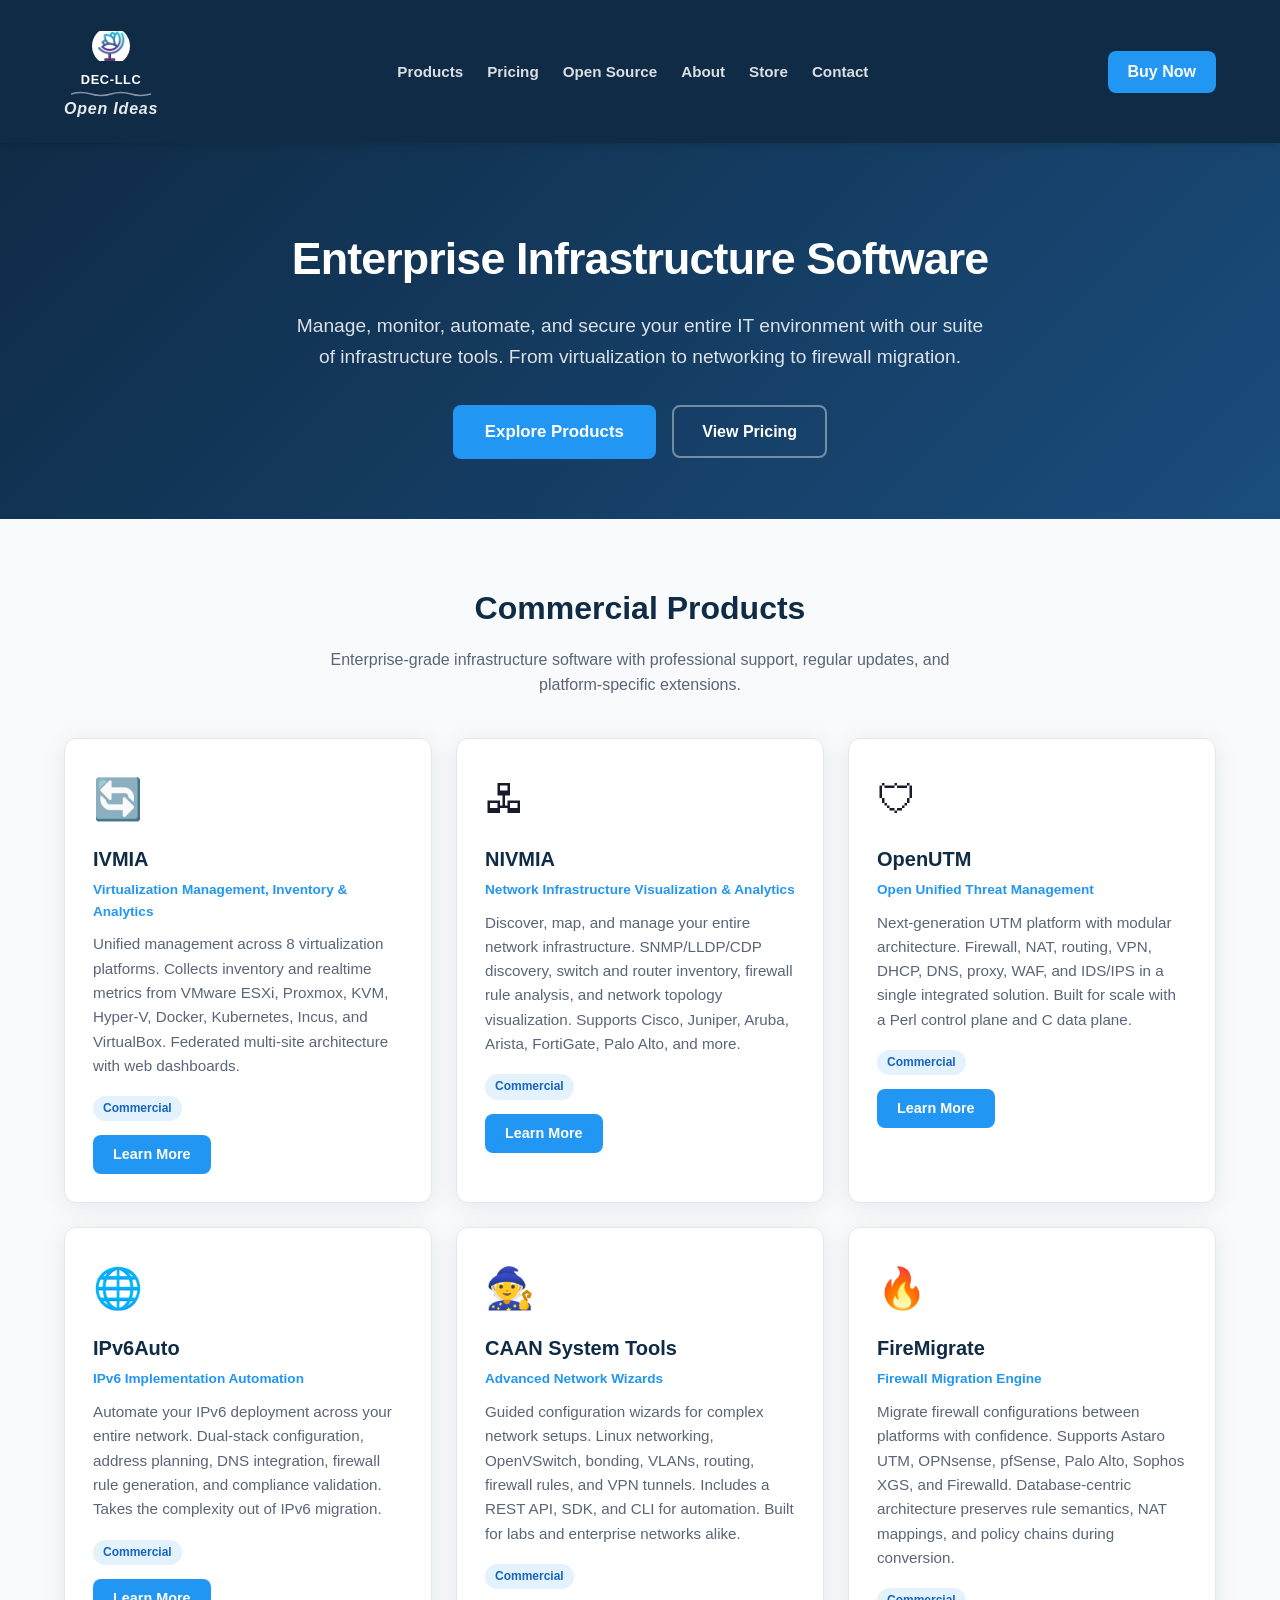
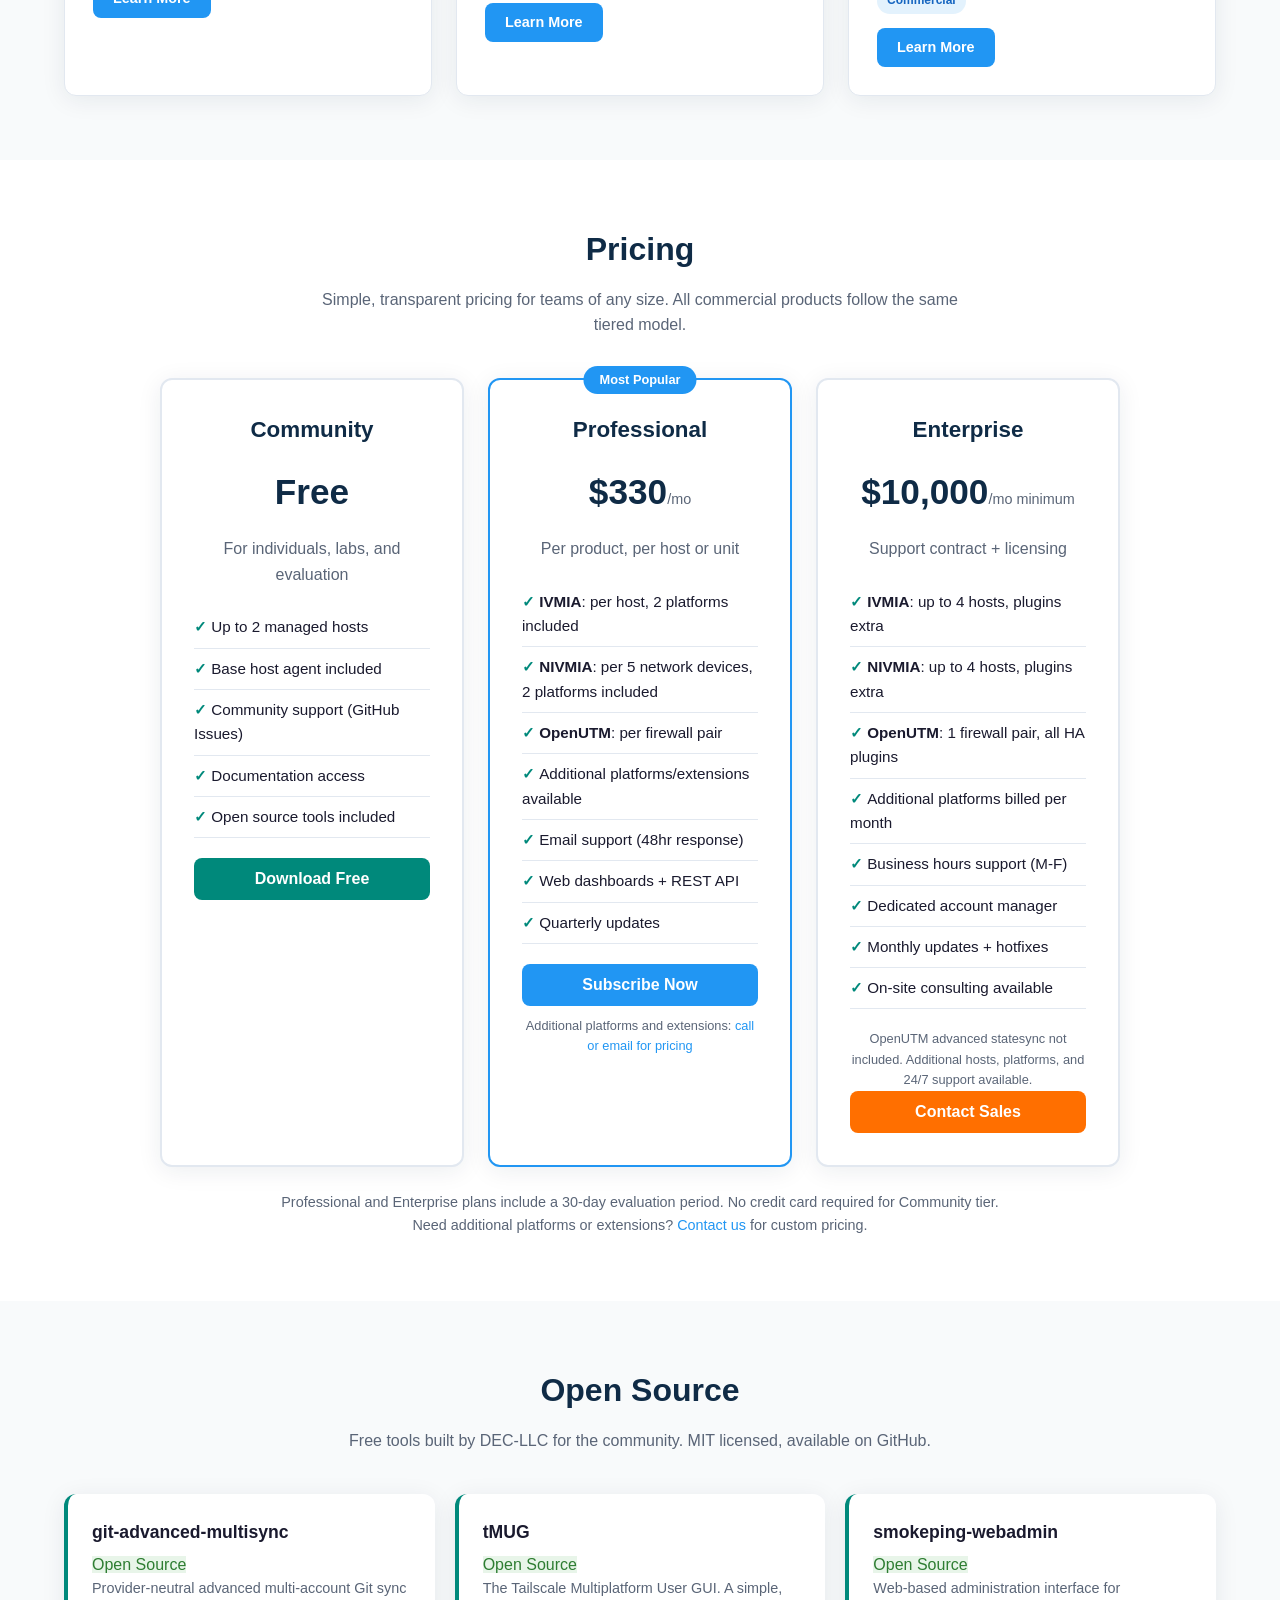
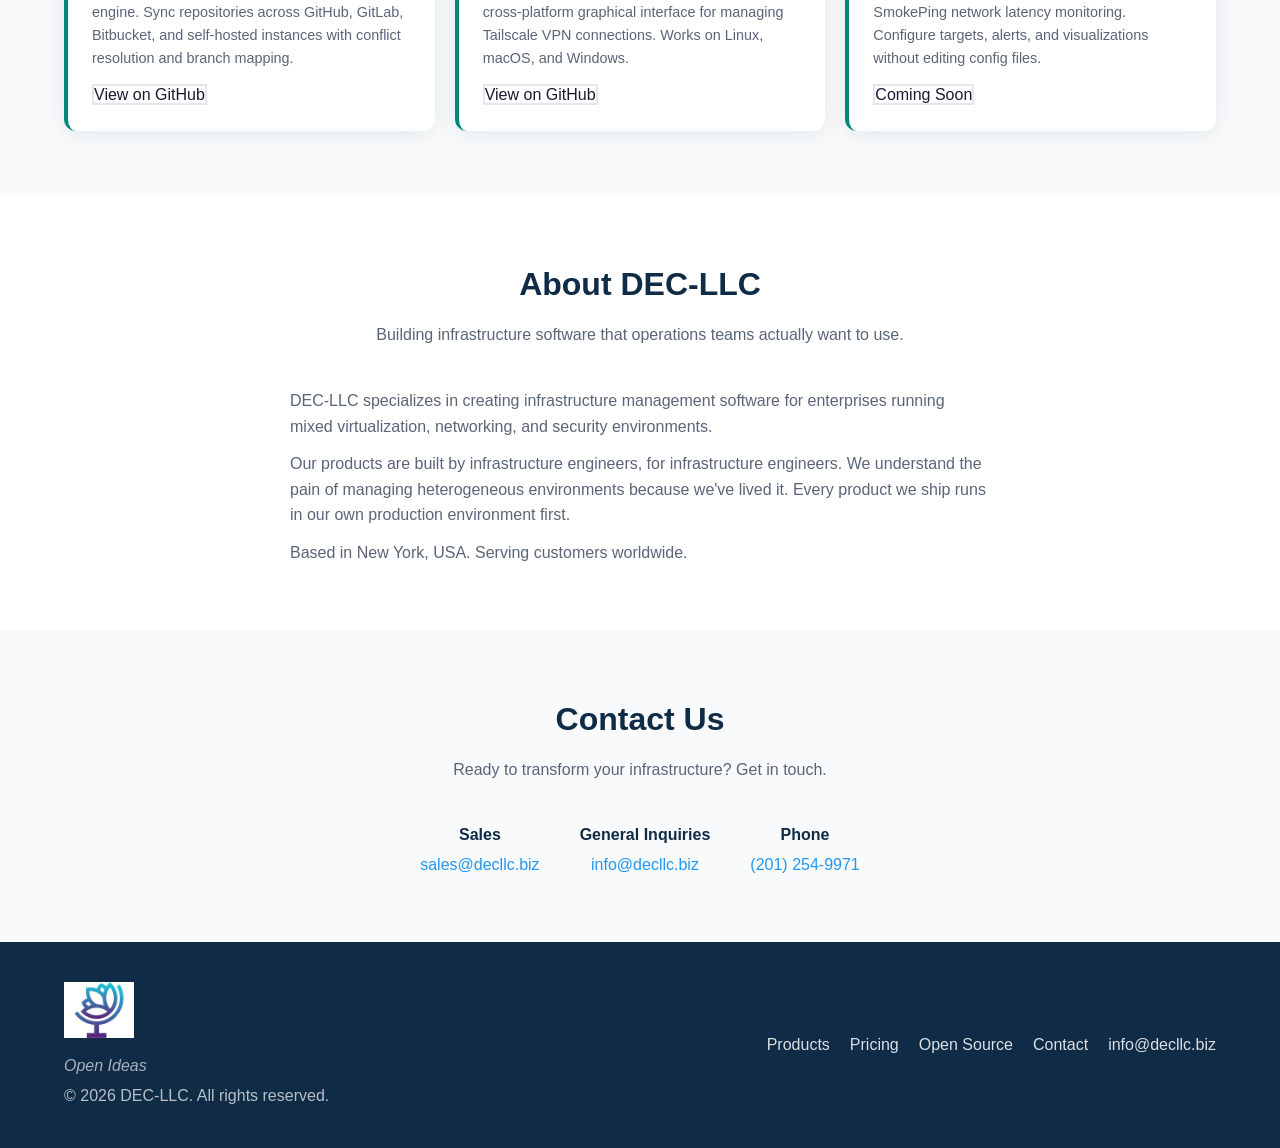
==== index.html @ 68a22b62 "Initial DEC-LLC product website — decllc.biz 6 commercial products, 3 open source, tiered pricing, s" ====
<!DOCTYPE html>
<html lang="en">
<head>
  <meta charset="UTF-8">
  <meta name="viewport" content="width=device-width, initial-scale=1.0">
  <title>DEC-LLC — Infrastructure Software Solutions</title>
  <link rel="stylesheet" href="styles.css">
</head>
<body>

<!-- Navigation -->
<nav>
  <div class="container">
    <a href="index.html" class="logo">
      <img src="assets/icon-only.jpg" alt="DEC-LLC">
      <div class="logo-text"><span class="logo-name">DEC-LLC</span><svg class="logo-squiggle" viewBox="0 0 80 6" xmlns="http://www.w3.org/2000/svg"><path d="M0 3 Q10 0, 20 3 Q30 6, 40 3 Q50 0, 60 3 Q70 6, 80 3" stroke="rgba(255,255,255,0.5)" stroke-width="1.5" fill="none"/></svg><span class="logo-slogan">Open Ideas</span></div>
      
    </a>
    <ul>
      <li><a href="#products">Products</a></li>
      <li><a href="#pricing">Pricing</a></li>
      <li><a href="#opensource">Open Source</a></li>
      <li><a href="#about">About</a></li>
      <li><a href="store.html">Store</a></li>
      <li><a href="#contact">Contact</a></li>
    </ul>
    <a href="store.html" class="nav-cta">Buy Now</a>
  </div>
</nav>

<!-- Hero -->
<section class="hero">
  <div class="container">
    <h1>Enterprise Infrastructure Software</h1>
    <p>Manage, monitor, automate, and secure your entire IT environment with our suite of infrastructure tools. From virtualization to networking to firewall migration.</p>
    <a href="#products" class="cta">Explore Products</a>
    <a href="#pricing" class="cta-secondary">View Pricing</a>
  </div>
</section>

<!-- Commercial Products -->
<section id="products">
  <div class="container">
    <h2>Commercial Products</h2>
    <p class="subtitle">Enterprise-grade infrastructure software with professional support, regular updates, and platform-specific extensions.</p>

    <div class="product-grid">

      <!-- IVMIA -->
      <div class="product-card">
        <div class="icon">&#x1F504;</div>
        <h3>IVMIA</h3>
        <div class="tagline">Virtualization Management, Inventory & Analytics</div>
        <p>Unified management across 8 virtualization platforms. Collects inventory and realtime metrics from VMware ESXi, Proxmox, KVM, Hyper-V, Docker, Kubernetes, Incus, and VirtualBox. Federated multi-site architecture with web dashboards.</p>
        <span class="badge badge-commercial">Commercial</span>
        <div style="margin-top:14px;">
          <a href="products/ivmia.html" class="btn btn-primary">Learn More</a>
        </div>
      </div>

      <!-- NIVMIA -->
      <div class="product-card">
        <div class="icon">&#x1F5A7;</div>
        <h3>NIVMIA</h3>
        <div class="tagline">Network Infrastructure Visualization & Analytics</div>
        <p>Discover, map, and manage your entire network infrastructure. SNMP/LLDP/CDP discovery, switch and router inventory, firewall rule analysis, and network topology visualization. Supports Cisco, Juniper, Aruba, Arista, FortiGate, Palo Alto, and more.</p>
        <span class="badge badge-commercial">Commercial</span>
        <div style="margin-top:14px;">
          <a href="products/nivmia.html" class="btn btn-primary">Learn More</a>
        </div>
      </div>

      <!-- OpenUTM -->
      <div class="product-card">
        <div class="icon">&#x1F6E1;</div>
        <h3>OpenUTM</h3>
        <div class="tagline">Open Unified Threat Management</div>
        <p>Next-generation UTM platform with modular architecture. Firewall, NAT, routing, VPN, DHCP, DNS, proxy, WAF, and IDS/IPS in a single integrated solution. Built for scale with a Perl control plane and C data plane.</p>
        <span class="badge badge-commercial">Commercial</span>
        <div style="margin-top:14px;">
          <a href="products/openutm.html" class="btn btn-primary">Learn More</a>
        </div>
      </div>

      <!-- IPv6Auto -->
      <div class="product-card">
        <div class="icon">&#x1F310;</div>
        <h3>IPv6Auto</h3>
        <div class="tagline">IPv6 Implementation Automation</div>
        <p>Automate your IPv6 deployment across your entire network. Dual-stack configuration, address planning, DNS integration, firewall rule generation, and compliance validation. Takes the complexity out of IPv6 migration.</p>
        <span class="badge badge-commercial">Commercial</span>
        <div style="margin-top:14px;">
          <a href="products/ipv6auto.html" class="btn btn-primary">Learn More</a>
        </div>
      </div>

      <!-- CAAN / Networking Wizard -->
      <div class="product-card">
        <div class="icon">&#x1F9D9;</div>
        <h3>CAAN System Tools</h3>
        <div class="tagline">Advanced Network Wizards</div>
        <p>Guided configuration wizards for complex network setups. Linux networking, OpenVSwitch, bonding, VLANs, routing, firewall rules, and VPN tunnels. Includes a REST API, SDK, and CLI for automation. Built for labs and enterprise networks alike.</p>
        <span class="badge badge-commercial">Commercial</span>
        <div style="margin-top:14px;">
          <a href="products/caan.html" class="btn btn-primary">Learn More</a>
        </div>
      </div>

      <!-- FireMigrate -->
      <div class="product-card">
        <div class="icon">&#x1F525;</div>
        <h3>FireMigrate</h3>
        <div class="tagline">Firewall Migration Engine</div>
        <p>Migrate firewall configurations between platforms with confidence. Supports Astaro UTM, OPNsense, pfSense, Palo Alto, Sophos XGS, and Firewalld. Database-centric architecture preserves rule semantics, NAT mappings, and policy chains during conversion.</p>
        <span class="badge badge-commercial">Commercial</span>
        <div style="margin-top:14px;">
          <a href="products/firemigrate.html" class="btn btn-primary">Learn More</a>
        </div>
      </div>

    </div>
  </div>
</section>

<!-- Pricing -->
<section id="pricing" style="background:#fff;">
  <div class="container">
    <h2>Pricing</h2>
    <p class="subtitle">Simple, transparent pricing for teams of any size. All commercial products follow the same tiered model.</p>

    <div class="pricing-grid">

      <!-- Community -->
      <div class="pricing-card">
        <h3>Community</h3>
        <div class="price">Free</div>
        <p style="color:var(--text-muted);">For individuals, labs, and evaluation</p>
        <ul>
          <li>Up to 2 managed hosts</li>
          <li>Base host agent included</li>
          <li>Community support (GitHub Issues)</li>
          <li>Documentation access</li>
          <li>Open source tools included</li>
        </ul>
        <button class="btn-full btn-primary" style="background:var(--teal);">Download Free</button>
      </div>

      <!-- Professional -->
      <div class="pricing-card featured">
        <h3>Professional</h3>
        <div class="price">$330<span>/mo</span></div>
        <p style="color:var(--text-muted);">Per product, per host or unit</p>
        <ul>
          <li><strong>IVMIA</strong>: per host, 2 platforms included</li>
          <li><strong>NIVMIA</strong>: per 5 network devices, 2 platforms included</li>
          <li><strong>OpenUTM</strong>: per firewall pair</li>
          <li>Additional platforms/extensions available</li>
          <li>Email support (48hr response)</li>
          <li>Web dashboards + REST API</li>
          <li>Quarterly updates</li>
        </ul>
        <button class="btn-full btn-primary" onclick="checkout('professional')">Subscribe Now</button>
        <p style="font-size:0.8rem;color:var(--text-muted);margin-top:10px;">Additional platforms and extensions: <a href="mailto:sales@decllc.biz">call or email for pricing</a></p>
      </div>

      <!-- Enterprise -->
      <div class="pricing-card">
        <h3>Enterprise</h3>
        <div class="price">$10,000<span>/mo minimum</span></div>
        <p style="color:var(--text-muted);">Support contract + licensing</p>
        <ul>
          <li><strong>IVMIA</strong>: up to 4 hosts, plugins extra</li>
          <li><strong>NIVMIA</strong>: up to 4 hosts, plugins extra</li>
          <li><strong>OpenUTM</strong>: 1 firewall pair, all HA plugins</li>
          <li>Additional platforms billed per month</li>
          <li>Business hours support (M-F)</li>
          <li>Dedicated account manager</li>
          <li>Monthly updates + hotfixes</li>
          <li>On-site consulting available</li>
        </ul>
        <p style="font-size:0.8rem;color:var(--text-muted);margin-top:6px;">OpenUTM advanced statesync not included. Additional hosts, platforms, and 24/7 support available.</p>
        <button class="btn-full btn-primary" style="background:var(--orange);" onclick="window.location.href='mailto:sales@decllc.biz?subject=Enterprise%20Inquiry'">Contact Sales</button>
      </div>

    </div>

    <p style="text-align:center;margin-top:24px;color:var(--text-muted);font-size:0.9rem;">
      Professional and Enterprise plans include a 30-day evaluation period. No credit card required for Community tier.<br>
      Need additional platforms or extensions? <a href="mailto:sales@decllc.biz">Contact us</a> for custom pricing.
    </p>
  </div>
</section>

<!-- Open Source -->
<section id="opensource">
  <div class="container">
    <h2>Open Source</h2>
    <p class="subtitle">Free tools built by DEC-LLC for the community. MIT licensed, available on GitHub.</p>

    <div class="oss-grid">

      <div class="oss-card">
        <h3>git-advanced-multisync</h3>
        <span class="badge badge-opensource">Open Source</span>
        <p>Provider-neutral advanced multi-account Git sync engine. Sync repositories across GitHub, GitLab, Bitbucket, and self-hosted instances with conflict resolution and branch mapping.</p>
        <a href="https://github.com/mvdiwan/git-advanced-multisync" class="btn btn-outline">View on GitHub</a>
      </div>

      <div class="oss-card">
        <h3>tMUG</h3>
        <span class="badge badge-opensource">Open Source</span>
        <p>The Tailscale Multiplatform User GUI. A simple, cross-platform graphical interface for managing Tailscale VPN connections. Works on Linux, macOS, and Windows.</p>
        <a href="https://github.com/mvdiwan/tailscale-Multi-platfrom-User-GUI" class="btn btn-outline">View on GitHub</a>
      </div>

      <div class="oss-card">
        <h3>smokeping-webadmin</h3>
        <span class="badge badge-opensource">Open Source</span>
        <p>Web-based administration interface for SmokePing network latency monitoring. Configure targets, alerts, and visualizations without editing config files.</p>
        <a href="#" class="btn btn-outline">Coming Soon</a>
      </div>

    </div>
  </div>
</section>

<!-- About -->
<section id="about" style="background:#fff;">
  <div class="container">
    <h2>About DEC-LLC</h2>
    <p class="subtitle">Building infrastructure software that operations teams actually want to use.</p>
    <div style="max-width:700px;margin:0 auto;color:var(--text-muted);">
      <p>DEC-LLC specializes in creating infrastructure management software for enterprises running mixed virtualization, networking, and security environments.</p>
      <p style="margin-top:12px;">Our products are built by infrastructure engineers, for infrastructure engineers. We understand the pain of managing heterogeneous environments because we've lived it. Every product we ship runs in our own production environment first.</p>
      <p style="margin-top:12px;">Based in New York, USA. Serving customers worldwide.</p>
    </div>
  </div>
</section>

<!-- Contact -->
<section id="contact">
  <div class="container">
    <h2>Contact Us</h2>
    <p class="subtitle">Ready to transform your infrastructure? Get in touch.</p>
    <div class="contact-info">
      <div class="contact-item">
        <h4>Sales</h4>
        <a href="mailto:sales@decllc.biz">sales@decllc.biz</a>
      </div>
      <div class="contact-item">
        <h4>General Inquiries</h4>
        <a href="mailto:info@decllc.biz">info@decllc.biz</a>
      </div>
      <div class="contact-item">
        <h4>Phone</h4>
        <a href="tel:+12012549971">(201) 254-9971</a>
      </div>
    </div>
  </div>
</section>

<!-- Footer -->
<footer>
  <div class="container">
    <div>
      <img src="assets/icon-only.jpg" alt="DEC-LLC" style="height:56px;margin-bottom:8px;">
      <p style="font-style:italic;opacity:0.9;margin-bottom:4px;">Open Ideas</p>
      <p>&copy; 2026 DEC-LLC. All rights reserved.</p>
    </div>
    <div class="footer-links">
      <a href="#products">Products</a>
      <a href="#pricing">Pricing</a>
      <a href="#opensource">Open Source</a>
      <a href="#contact">Contact</a>
      <a href="mailto:info@decllc.biz">info@decllc.biz</a>
    </div>
  </div>
</footer>

<!-- Stripe Checkout (sandbox) -->
<script>
function checkout(plan) {
  // Stripe Checkout integration
  // Replace with your Stripe publishable key when ready
  alert('Stripe checkout coming soon! Plan: ' + plan + '\n\nContact sales@decllc.biz for early access.');
}
</script>

</body>
</html>
---- styles.css ----
/* Diwan Enterprise Consulting — Product Website */
/* Pure HTML5 + CSS, no frameworks */

:root {
  --primary: #0f2b46;
  --primary-light: #1a4d7d;
  --accent: #2196f3;
  --accent-dark: #1565c0;
  --teal: #00897b;
  --orange: #ff6f00;
  --surface: #f8fafb;
  --card: #ffffff;
  --text: #1a1a2e;
  --text-muted: #5a6577;
  --border: #e2e8f0;
  --radius: 12px;
  --shadow: 0 4px 24px rgba(15,43,70,0.08);
  --shadow-hover: 0 8px 32px rgba(15,43,70,0.14);
}

* { margin: 0; padding: 0; box-sizing: border-box; }
html { scroll-behavior: smooth; }
body { font-family: -apple-system, BlinkMacSystemFont, 'Segoe UI', Roboto, sans-serif; color: var(--text); background: var(--surface); line-height: 1.6; }
a { color: var(--accent); text-decoration: none; }
a:hover { text-decoration: underline; }
img { max-width: 100%; }

.container { max-width: 1200px; margin: 0 auto; padding: 0 24px; }

/* === NAV === */
nav { background: var(--primary); padding: 24px 0; position: sticky; top: 0; z-index: 100; box-shadow: 0 2px 8px rgba(0,0,0,0.15); }
nav .container { display: flex; justify-content: space-between; align-items: center; }
nav .logo { display: flex; flex-direction: column; align-items: center; gap: 4px; color: #fff; text-decoration: none; }
nav .logo img { width: 44px; height: 44px; border-radius: 50%; object-fit: contain; padding: 3px; }
nav .logo .logo-text { display: flex; flex-direction: column; align-items: center; line-height: 1.3; }
nav .logo .logo-name { font-weight: 800; font-size: 0.8rem; letter-spacing: 0.05em; }
nav .logo .logo-squiggle { display: block; height: 6px; width: 80px; margin: 2px auto; }
nav .logo .logo-slogan { font-size: 1rem; opacity: 0.9; font-weight: 800; font-style: italic; letter-spacing: 0.05em; }
nav ul { list-style: none; display: flex; gap: 24px; }
nav ul a { color: rgba(255,255,255,0.85); font-weight: 600; font-size: 0.95rem; }
nav ul a:hover { color: #fff; text-decoration: none; }
nav .nav-cta { background: var(--accent); color: #fff; padding: 8px 20px; border-radius: 8px; font-weight: 700; }
nav .nav-cta:hover { background: var(--accent-dark); text-decoration: none; }

/* === HERO === */
.hero { background: linear-gradient(135deg, var(--primary) 0%, var(--primary-light) 100%); color: #fff; padding: 80px 0 60px; text-align: center; }
.hero h1 { font-size: 2.8rem; font-weight: 900; margin-bottom: 16px; letter-spacing: -0.02em; }
.hero p { font-size: 1.2rem; opacity: 0.85; max-width: 700px; margin: 0 auto 32px; }
.hero .cta { display: inline-block; background: var(--accent); color: #fff; padding: 14px 32px; border-radius: 8px; font-weight: 700; font-size: 1.05rem; }
.hero .cta:hover { background: var(--accent-dark); text-decoration: none; }
.hero .cta-secondary { display: inline-block; border: 2px solid rgba(255,255,255,0.4); color: #fff; padding: 12px 28px; border-radius: 8px; font-weight: 600; margin-left: 12px; }
.hero .cta-secondary:hover { border-color: #fff; text-decoration: none; }

/* === SECTION === */
section { padding: 64px 0; }
section h2 { font-size: 2rem; font-weight: 800; text-align: center; margin-bottom: 12px; color: var(--primary); }
section .subtitle { text-align: center; color: var(--text-muted); max-width: 650px; margin: 0 auto 40px; }

/* === PRODUCT GRID === */
.product-grid { display: grid; grid-template-columns: repeat(auto-fill, minmax(320px, 1fr)); gap: 24px; }
.product-card { background: var(--card); border-radius: var(--radius); padding: 28px; box-shadow: var(--shadow); border: 1px solid var(--border); transition: transform 0.2s, box-shadow 0.2s; }
.product-card:hover { transform: translateY(-4px); box-shadow: var(--shadow-hover); }
.product-card .icon { font-size: 2.5rem; margin-bottom: 12px; }
.product-card h3 { font-size: 1.25rem; font-weight: 800; margin-bottom: 4px; color: var(--primary); }
.product-card .tagline { font-size: 0.85rem; color: var(--accent); font-weight: 600; margin-bottom: 10px; }
.product-card p { color: var(--text-muted); font-size: 0.95rem; margin-bottom: 16px; }
.product-card .badge { display: inline-block; padding: 3px 10px; border-radius: 20px; font-size: 0.75rem; font-weight: 700; }
.badge-commercial { background: #e3f2fd; color: var(--accent-dark); }
.badge-opensource { background: #e8f5e9; color: #2e7d32; }
.product-card .btn { display: inline-block; padding: 8px 20px; border-radius: 8px; font-weight: 600; font-size: 0.9rem; }
.btn-primary { background: var(--accent); color: #fff; }
.btn-primary:hover { background: var(--accent-dark); text-decoration: none; }
.btn-outline { border: 2px solid var(--border); color: var(--text); }
.btn-outline:hover { border-color: var(--accent); color: var(--accent); text-decoration: none; }

/* === PRICING === */
.pricing-grid { display: grid; grid-template-columns: repeat(auto-fit, minmax(280px, 1fr)); gap: 24px; max-width: 960px; margin: 0 auto; }
.pricing-card { background: var(--card); border-radius: var(--radius); padding: 32px; box-shadow: var(--shadow); border: 2px solid var(--border); text-align: center; position: relative; }
.pricing-card.featured { border-color: var(--accent); }
.pricing-card.featured::before { content: 'Most Popular'; position: absolute; top: -14px; left: 50%; transform: translateX(-50%); background: var(--accent); color: #fff; padding: 4px 16px; border-radius: 20px; font-size: 0.8rem; font-weight: 700; }
.pricing-card h3 { font-size: 1.4rem; font-weight: 800; margin-bottom: 8px; color: var(--primary); }
.pricing-card .price { font-size: 2.2rem; font-weight: 900; color: var(--primary); margin: 16px 0; }
.pricing-card .price span { font-size: 0.9rem; font-weight: 400; color: var(--text-muted); }
.pricing-card ul { list-style: none; text-align: left; margin: 20px 0; }
.pricing-card ul li { padding: 8px 0; border-bottom: 1px solid var(--border); font-size: 0.95rem; }
.pricing-card ul li::before { content: '✓ '; color: var(--teal); font-weight: 700; }
.pricing-card .btn-full { display: block; width: 100%; padding: 12px; border-radius: 8px; font-weight: 700; font-size: 1rem; border: none; cursor: pointer; }

/* === OPEN SOURCE === */
.oss-grid { display: grid; grid-template-columns: repeat(auto-fill, minmax(300px, 1fr)); gap: 20px; }
.oss-card { background: var(--card); border-radius: var(--radius); padding: 24px; box-shadow: var(--shadow); border-left: 4px solid var(--teal); }
.oss-card h3 { font-size: 1.1rem; margin-bottom: 6px; }
.oss-card p { color: var(--text-muted); font-size: 0.9rem; margin-bottom: 12px; }

/* === ABOUT === */
.about-content { display: grid; grid-template-columns: 1fr 1fr; gap: 40px; align-items: center; }
.about-content img { border-radius: var(--radius); }

/* === CONTACT === */
.contact-info { display: flex; gap: 40px; justify-content: center; flex-wrap: wrap; margin-top: 24px; }
.contact-item { text-align: center; }
.contact-item h4 { color: var(--primary); margin-bottom: 4px; }

/* === FOOTER === */
footer { background: var(--primary); color: rgba(255,255,255,0.7); padding: 40px 0; }
footer .container { display: flex; justify-content: space-between; align-items: center; flex-wrap: wrap; gap: 16px; }
footer a { color: rgba(255,255,255,0.85); }
footer .footer-links { display: flex; gap: 20px; }

/* === RESPONSIVE === */
@media (max-width: 768px) {
  nav ul { display: none; }
  .hero h1 { font-size: 2rem; }
  .about-content { grid-template-columns: 1fr; }
  .pricing-grid { grid-template-columns: 1fr; }
  footer .container { flex-direction: column; text-align: center; }
}
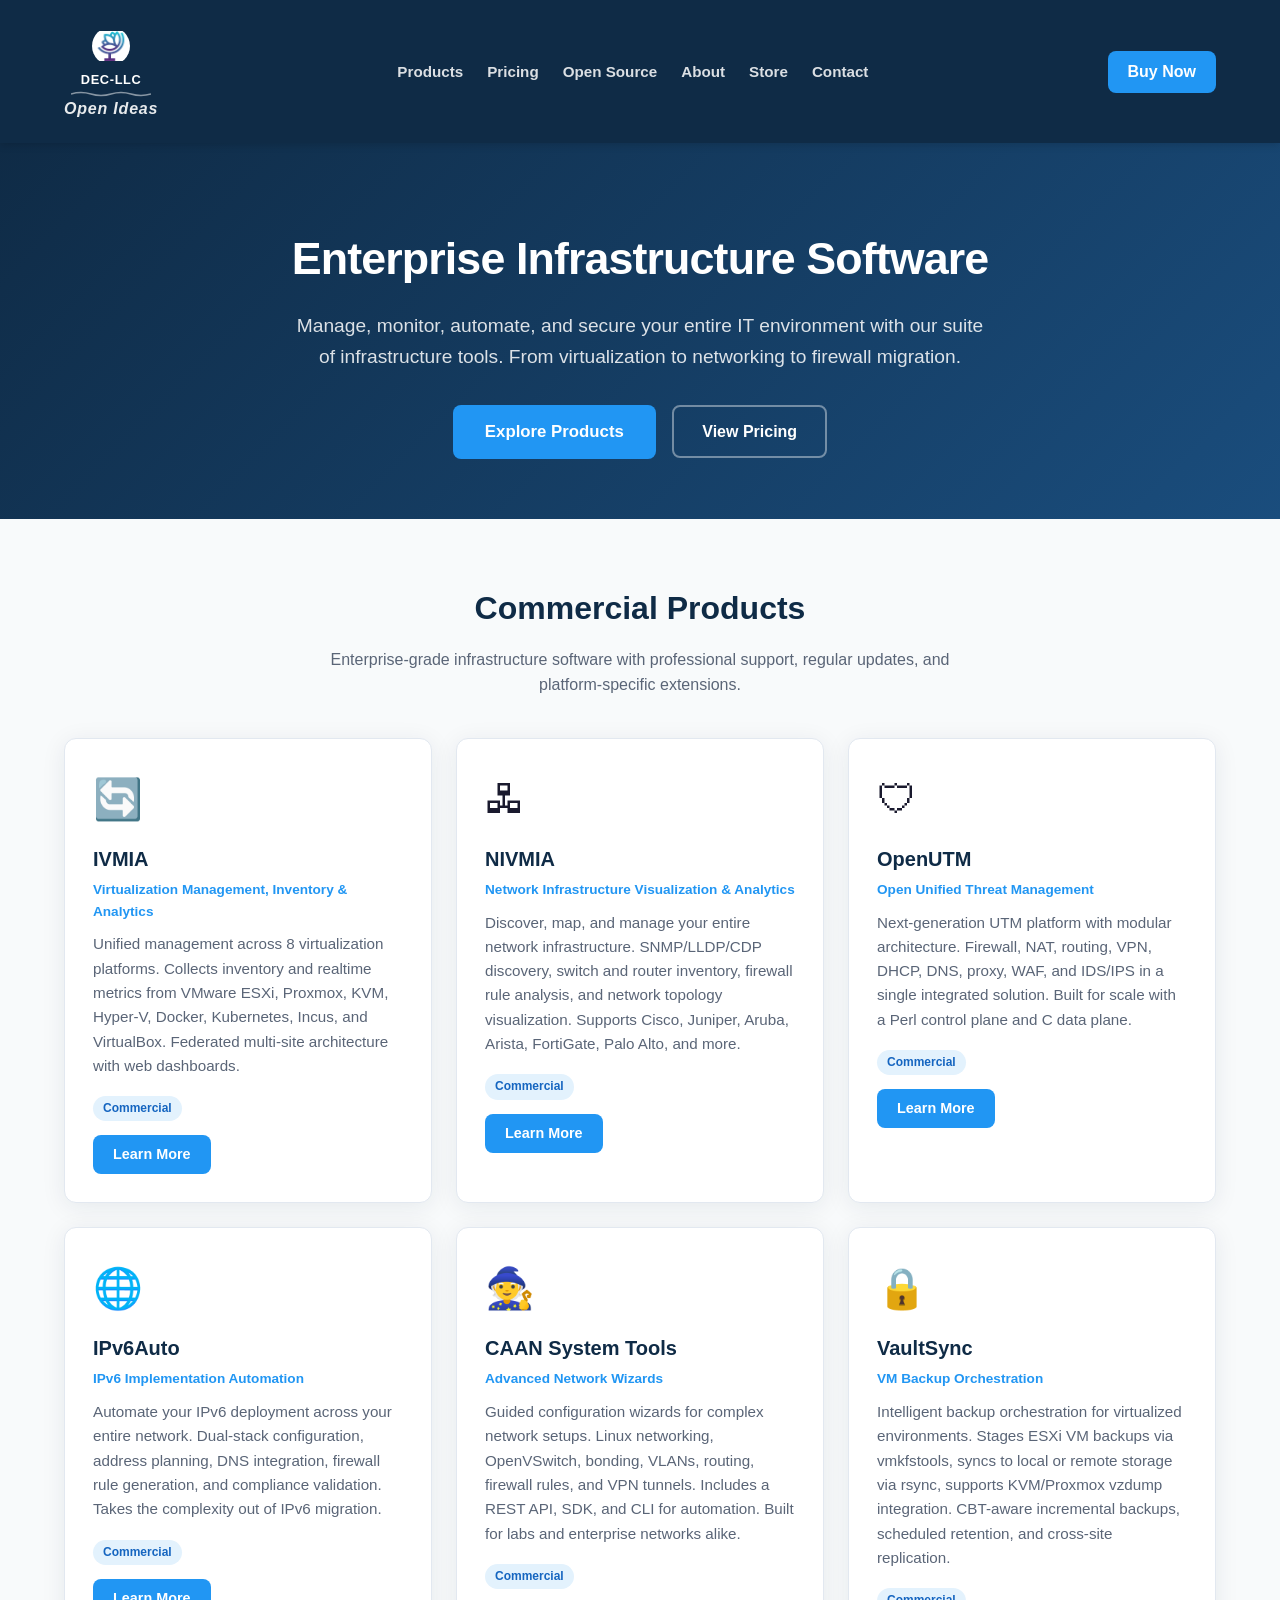
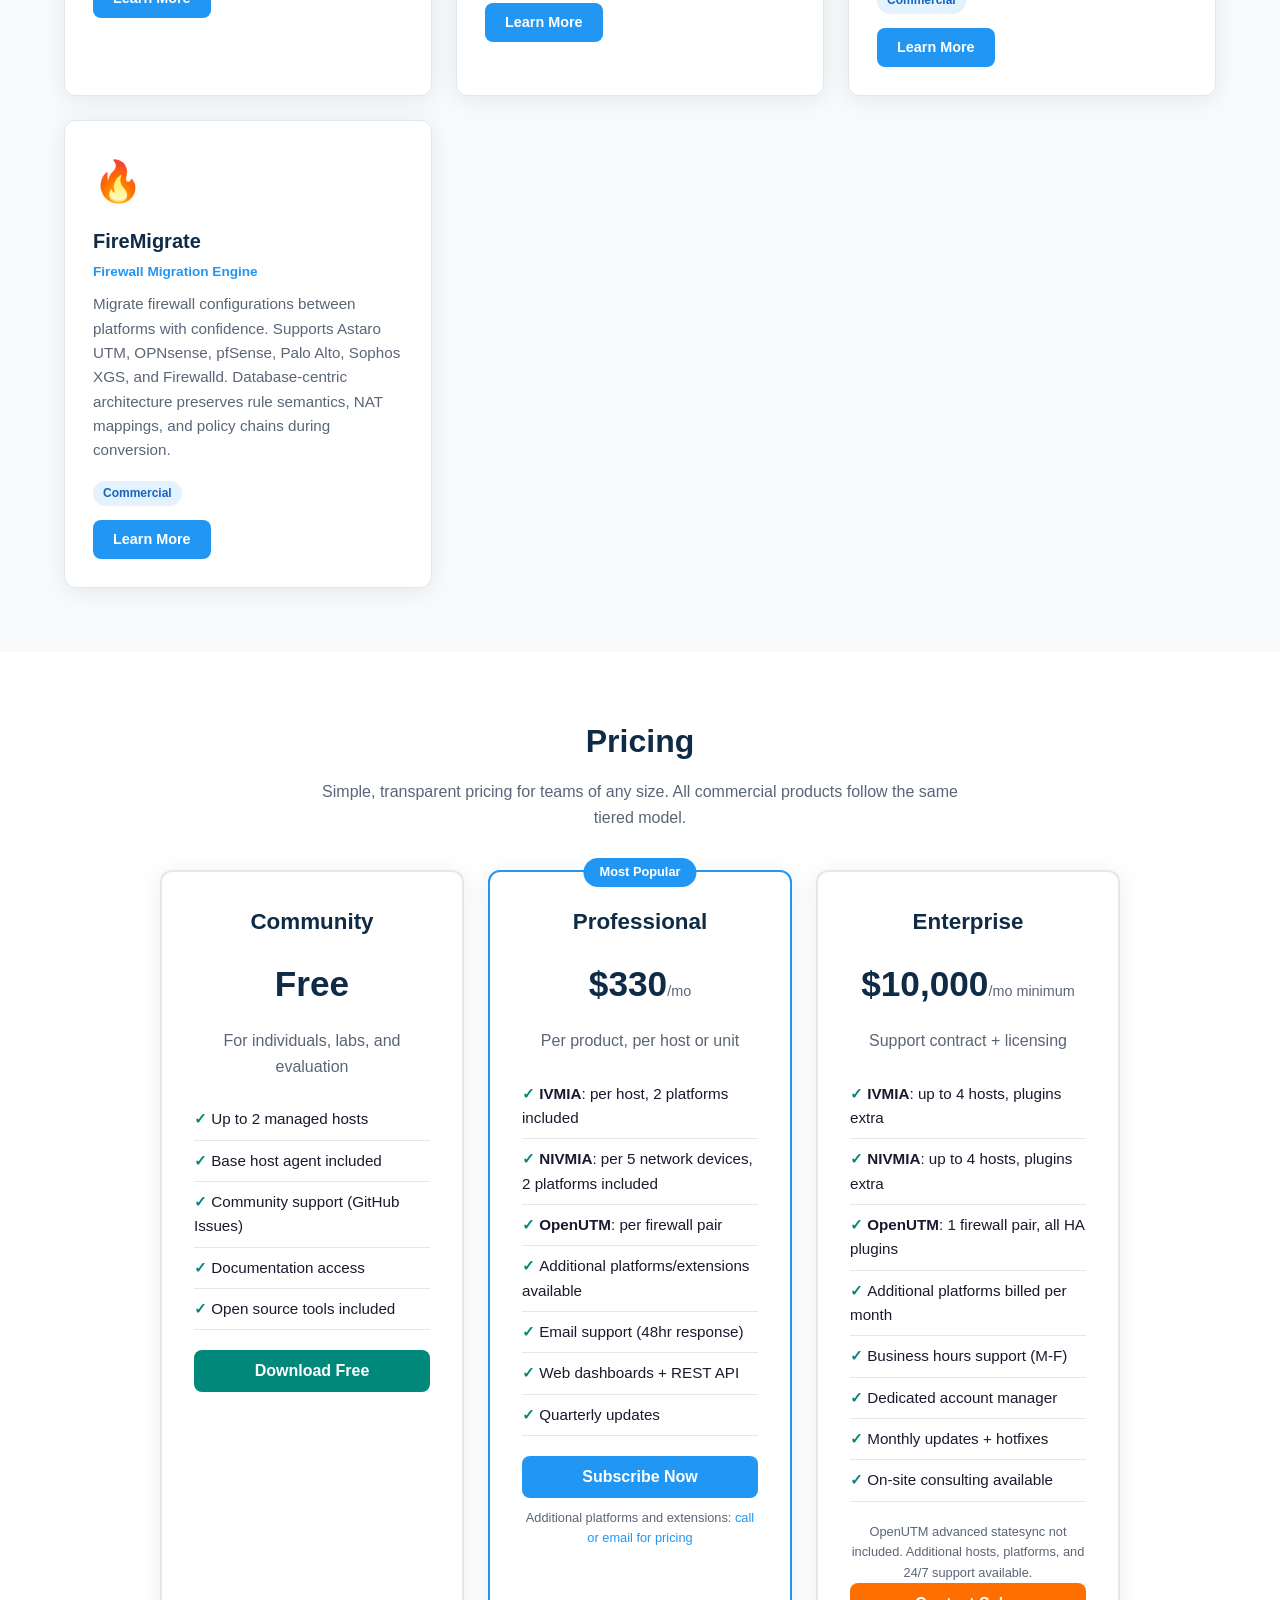
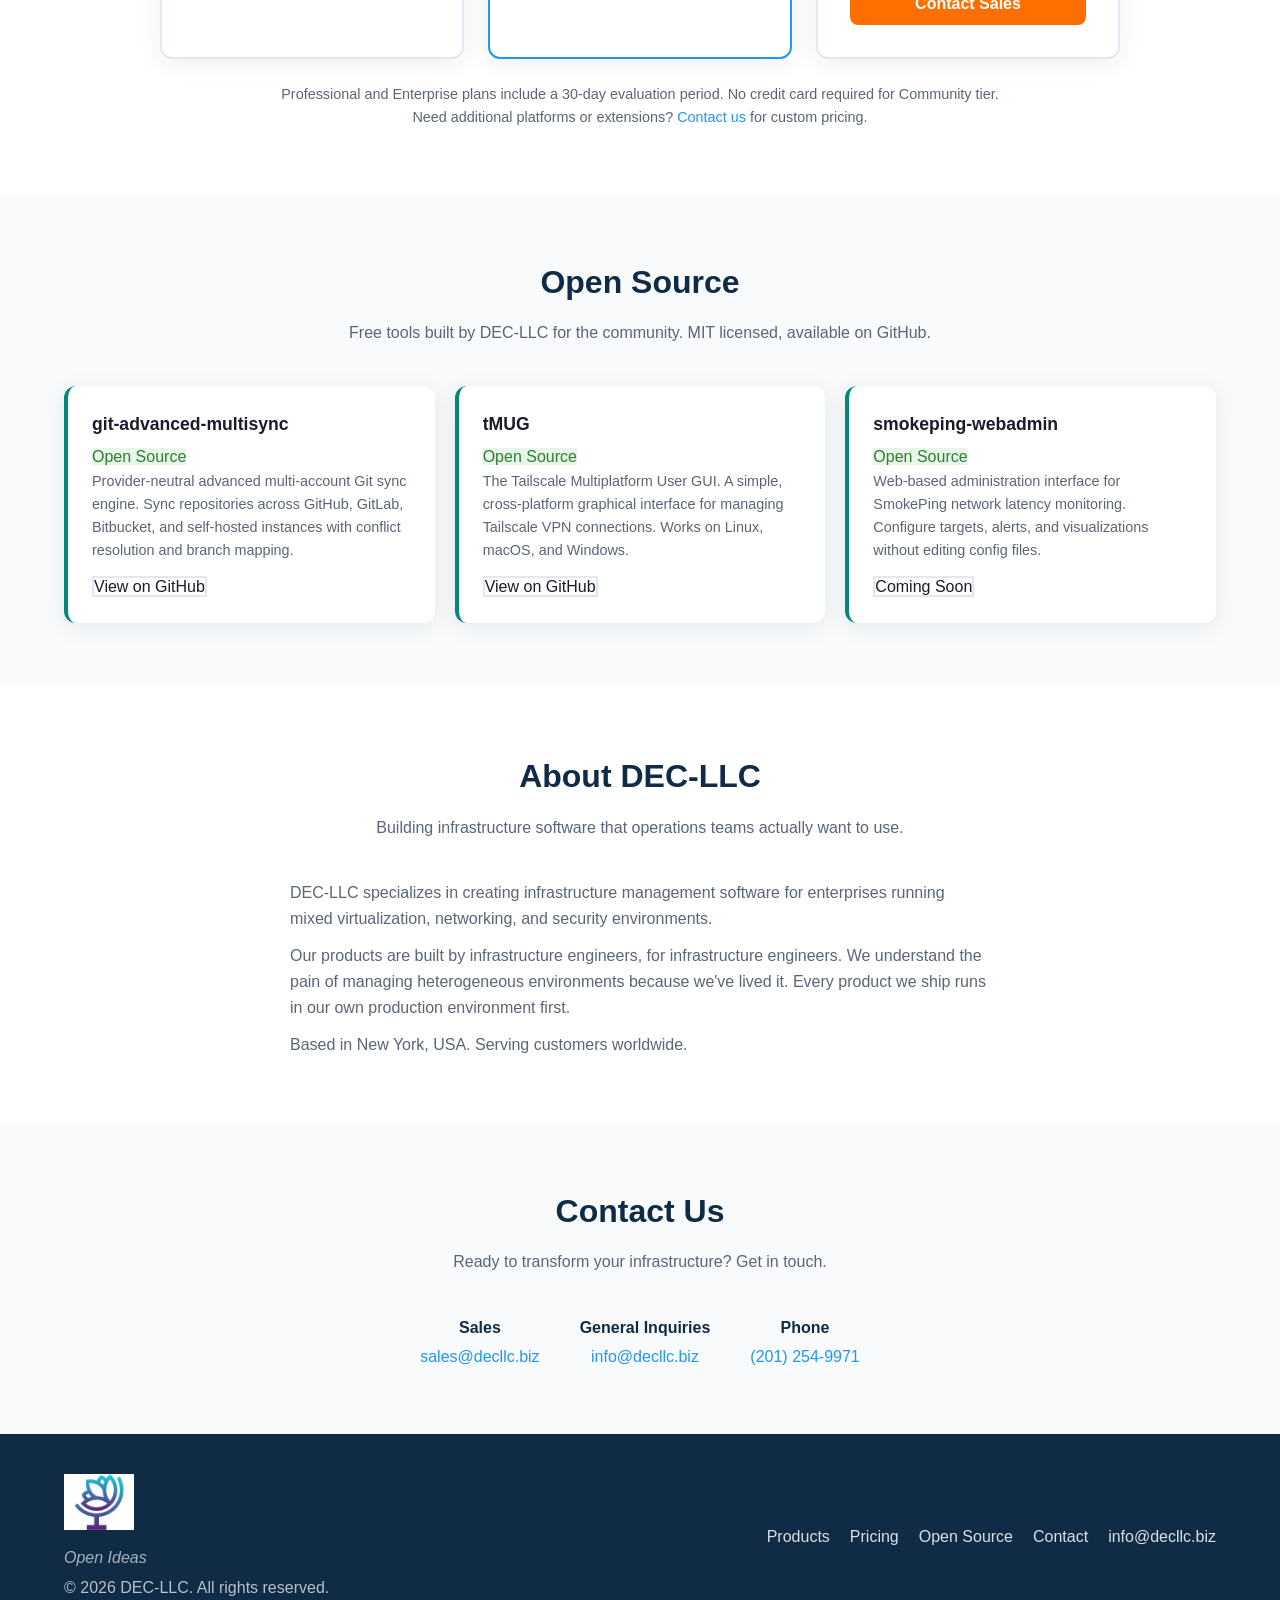
==== commit 8fba2efd: "Add VaultSync as commercial product + push to DEC-LLC org VaultSync: VM backup orchestration (ESXi v" ====
--- a/index.html
+++ b/index.html
@@ -103,6 +103,19 @@
         <span class="badge badge-commercial">Commercial</span>
         <div style="margin-top:14px;">
           <a href="products/caan.html" class="btn btn-primary">Learn More</a>
+        </div>
+      </div>
+
+
+      <!-- VaultSync -->
+      <div class="product-card">
+        <div class="icon">&#x1F512;</div>
+        <h3>VaultSync</h3>
+        <div class="tagline">VM Backup Orchestration</div>
+        <p>Intelligent backup orchestration for virtualized environments. Stages ESXi VM backups via vmkfstools, syncs to local or remote storage via rsync, supports KVM/Proxmox vzdump integration. CBT-aware incremental backups, scheduled retention, and cross-site replication.</p>
+        <span class="badge badge-commercial">Commercial</span>
+        <div style="margin-top:14px;">
+          <a href="products/vaultsync.html" class="btn btn-primary">Learn More</a>
         </div>
       </div>
 
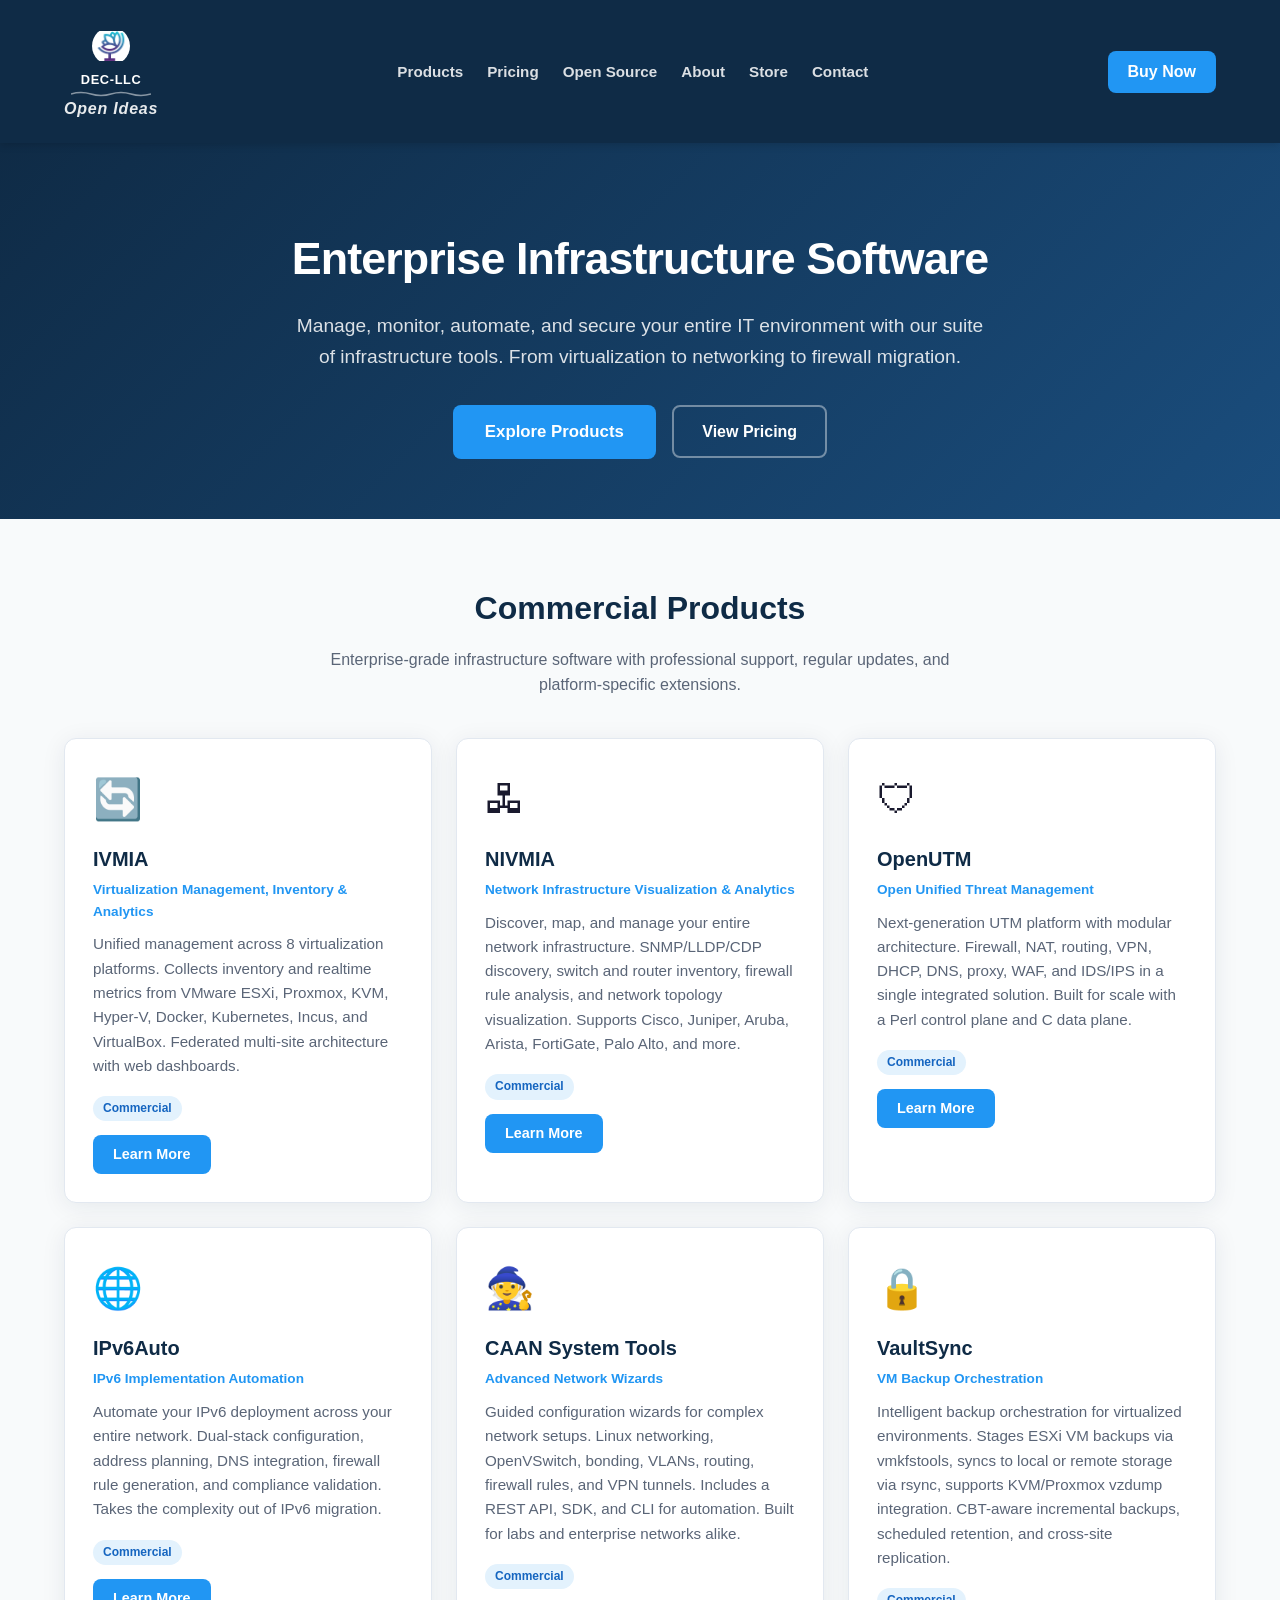
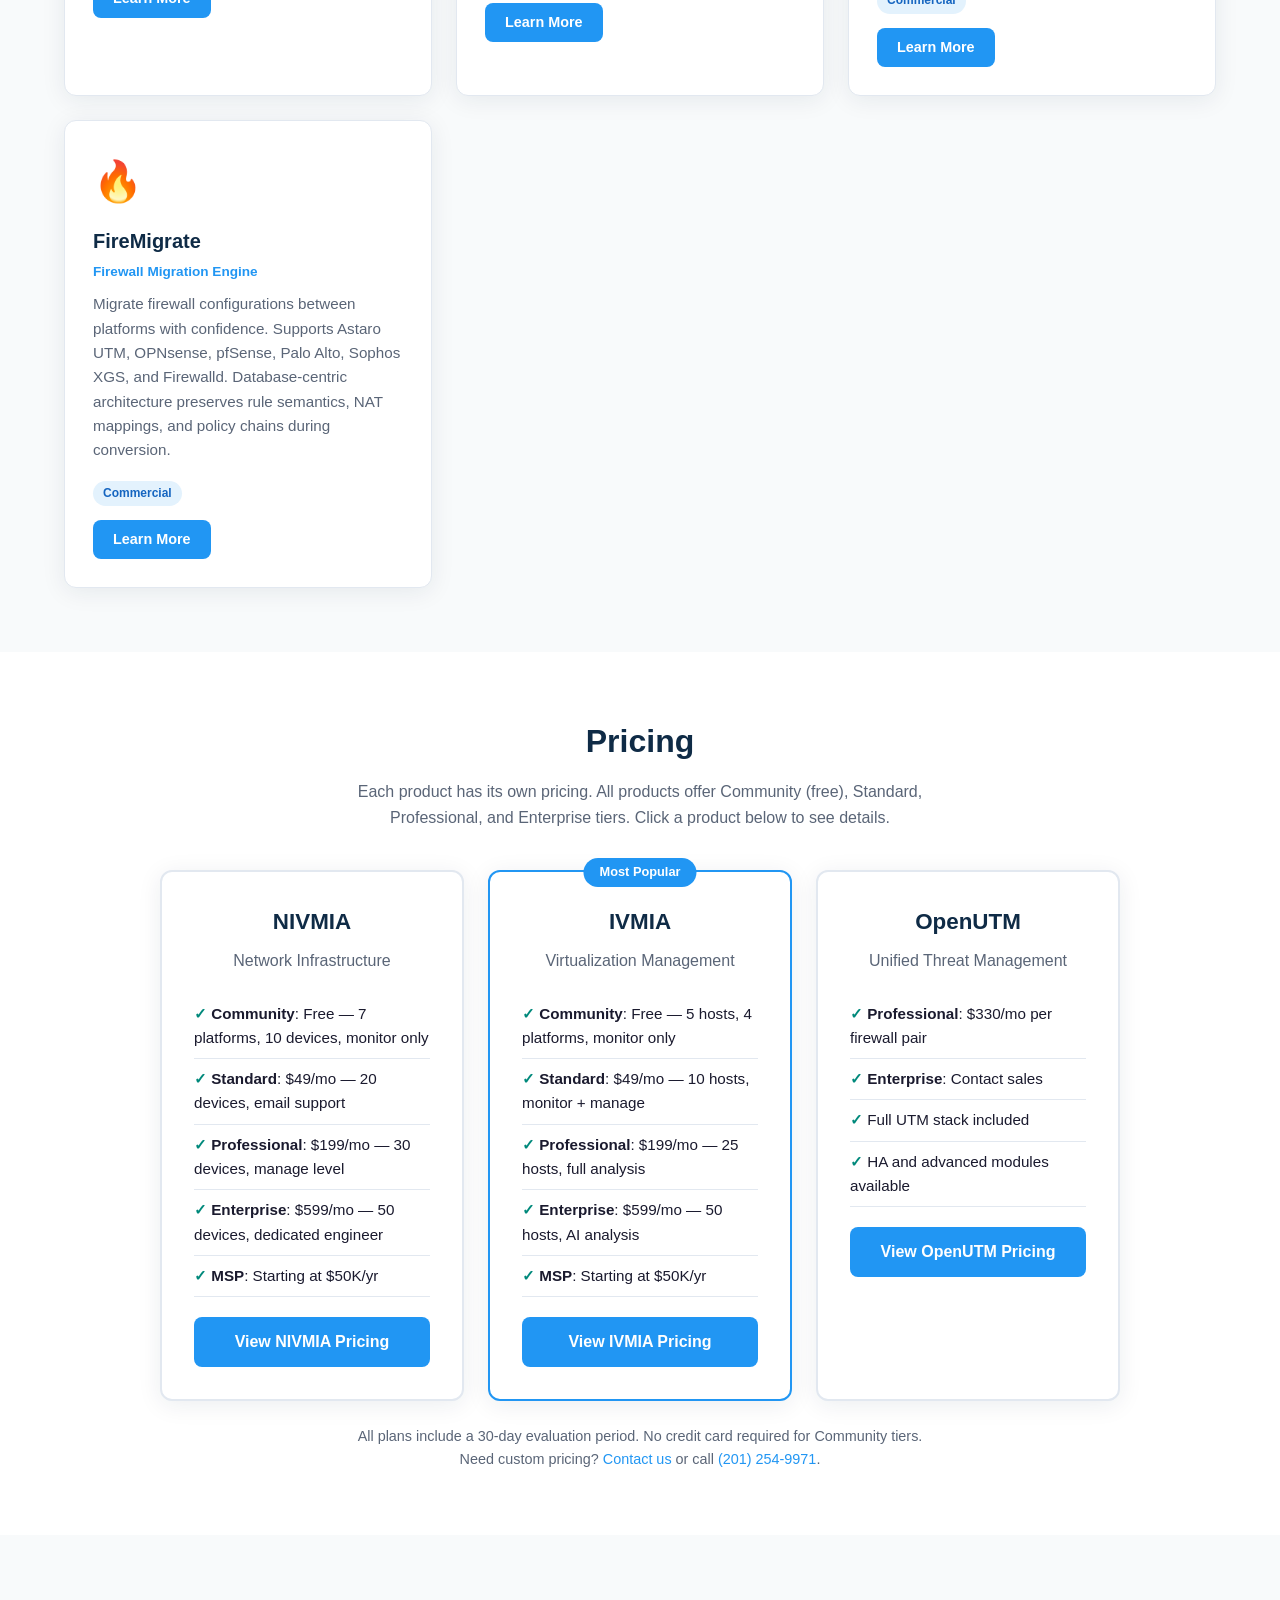
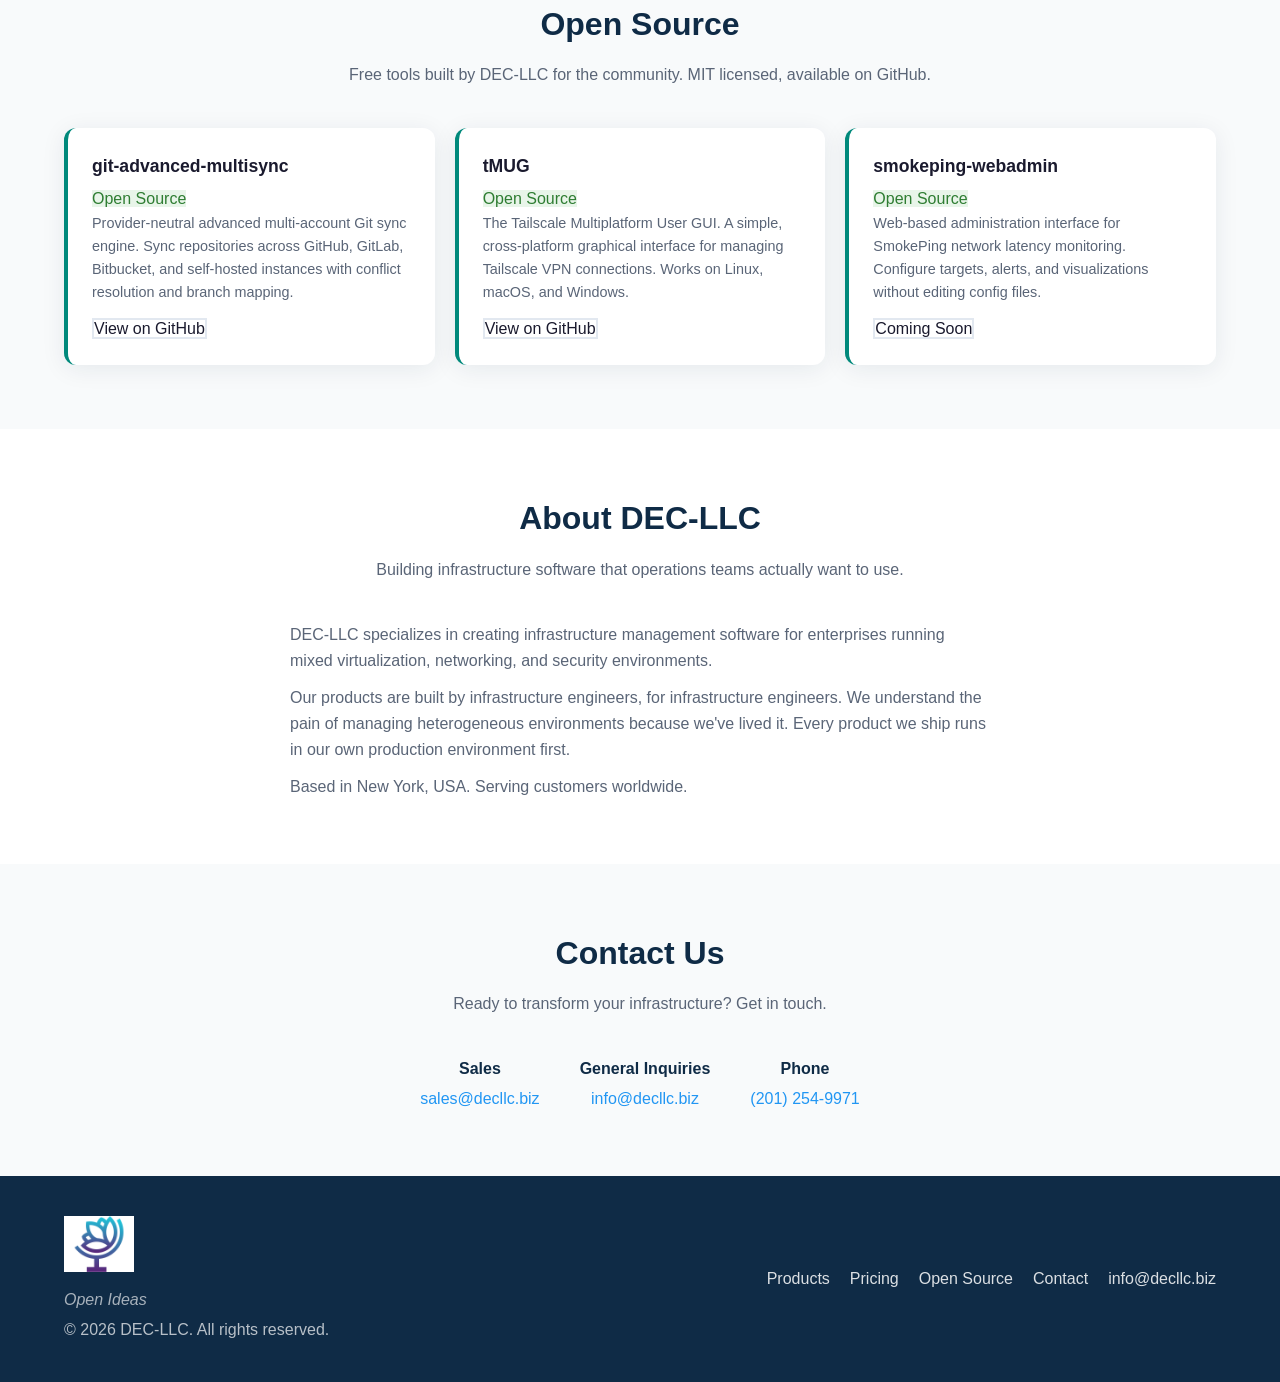
==== commit fb649e2a: "Product-specific pricing pages + NIVMIA product update New pages: - products/nivmia-pricing.html: 5 " ====
--- a/index.html
+++ b/index.html
@@ -139,67 +139,56 @@
 <section id="pricing" style="background:#fff;">
   <div class="container">
     <h2>Pricing</h2>
-    <p class="subtitle">Simple, transparent pricing for teams of any size. All commercial products follow the same tiered model.</p>
+    <p class="subtitle">Each product has its own pricing. All products offer Community (free), Standard, Professional, and Enterprise tiers. Click a product below to see details.</p>
 
     <div class="pricing-grid">
 
-      <!-- Community -->
+      <!-- NIVMIA -->
       <div class="pricing-card">
-        <h3>Community</h3>
-        <div class="price">Free</div>
-        <p style="color:var(--text-muted);">For individuals, labs, and evaluation</p>
+        <h3>NIVMIA</h3>
+        <p style="color:var(--text-muted);margin-bottom:12px;">Network Infrastructure</p>
         <ul>
-          <li>Up to 2 managed hosts</li>
-          <li>Base host agent included</li>
-          <li>Community support (GitHub Issues)</li>
-          <li>Documentation access</li>
-          <li>Open source tools included</li>
+          <li><strong>Community</strong>: Free — 7 platforms, 10 devices, monitor only</li>
+          <li><strong>Standard</strong>: $49/mo — 20 devices, email support</li>
+          <li><strong>Professional</strong>: $199/mo — 30 devices, manage level</li>
+          <li><strong>Enterprise</strong>: $599/mo — 50 devices, dedicated engineer</li>
+          <li><strong>MSP</strong>: Starting at $50K/yr</li>
         </ul>
-        <button class="btn-full btn-primary" style="background:var(--teal);">Download Free</button>
-      </div>
-
-      <!-- Professional -->
+        <a href="products/nivmia-pricing.html" class="btn-full btn-primary" style="display:block;text-align:center;margin-top:16px;text-decoration:none;">View NIVMIA Pricing</a>
+      </div>
+
+      <!-- IVMIA -->
       <div class="pricing-card featured">
-        <h3>Professional</h3>
-        <div class="price">$330<span>/mo</span></div>
-        <p style="color:var(--text-muted);">Per product, per host or unit</p>
+        <h3>IVMIA</h3>
+        <p style="color:var(--text-muted);margin-bottom:12px;">Virtualization Management</p>
         <ul>
-          <li><strong>IVMIA</strong>: per host, 2 platforms included</li>
-          <li><strong>NIVMIA</strong>: per 5 network devices, 2 platforms included</li>
-          <li><strong>OpenUTM</strong>: per firewall pair</li>
-          <li>Additional platforms/extensions available</li>
-          <li>Email support (48hr response)</li>
-          <li>Web dashboards + REST API</li>
-          <li>Quarterly updates</li>
+          <li><strong>Community</strong>: Free — 5 hosts, 4 platforms, monitor only</li>
+          <li><strong>Standard</strong>: $49/mo — 10 hosts, monitor + manage</li>
+          <li><strong>Professional</strong>: $199/mo — 25 hosts, full analysis</li>
+          <li><strong>Enterprise</strong>: $599/mo — 50 hosts, AI analysis</li>
+          <li><strong>MSP</strong>: Starting at $50K/yr</li>
         </ul>
-        <button class="btn-full btn-primary" onclick="checkout('professional')">Subscribe Now</button>
-        <p style="font-size:0.8rem;color:var(--text-muted);margin-top:10px;">Additional platforms and extensions: <a href="mailto:sales@decllc.biz">call or email for pricing</a></p>
-      </div>
-
-      <!-- Enterprise -->
+        <a href="products/ivmia-pricing.html" class="btn-full btn-primary" style="display:block;text-align:center;margin-top:16px;text-decoration:none;">View IVMIA Pricing</a>
+      </div>
+
+      <!-- OpenUTM -->
       <div class="pricing-card">
-        <h3>Enterprise</h3>
-        <div class="price">$10,000<span>/mo minimum</span></div>
-        <p style="color:var(--text-muted);">Support contract + licensing</p>
+        <h3>OpenUTM</h3>
+        <p style="color:var(--text-muted);margin-bottom:12px;">Unified Threat Management</p>
         <ul>
-          <li><strong>IVMIA</strong>: up to 4 hosts, plugins extra</li>
-          <li><strong>NIVMIA</strong>: up to 4 hosts, plugins extra</li>
-          <li><strong>OpenUTM</strong>: 1 firewall pair, all HA plugins</li>
-          <li>Additional platforms billed per month</li>
-          <li>Business hours support (M-F)</li>
-          <li>Dedicated account manager</li>
-          <li>Monthly updates + hotfixes</li>
-          <li>On-site consulting available</li>
+          <li><strong>Professional</strong>: $330/mo per firewall pair</li>
+          <li><strong>Enterprise</strong>: Contact sales</li>
+          <li>Full UTM stack included</li>
+          <li>HA and advanced modules available</li>
         </ul>
-        <p style="font-size:0.8rem;color:var(--text-muted);margin-top:6px;">OpenUTM advanced statesync not included. Additional hosts, platforms, and 24/7 support available.</p>
-        <button class="btn-full btn-primary" style="background:var(--orange);" onclick="window.location.href='mailto:sales@decllc.biz?subject=Enterprise%20Inquiry'">Contact Sales</button>
+        <a href="products/openutm-pricing.html" class="btn-full btn-primary" style="display:block;text-align:center;margin-top:16px;text-decoration:none;">View OpenUTM Pricing</a>
       </div>
 
     </div>
 
     <p style="text-align:center;margin-top:24px;color:var(--text-muted);font-size:0.9rem;">
-      Professional and Enterprise plans include a 30-day evaluation period. No credit card required for Community tier.<br>
-      Need additional platforms or extensions? <a href="mailto:sales@decllc.biz">Contact us</a> for custom pricing.
+      All plans include a 30-day evaluation period. No credit card required for Community tiers.<br>
+      Need custom pricing? <a href="mailto:sales@decllc.biz">Contact us</a> or call <a href="tel:+12012549971">(201) 254-9971</a>.
     </p>
   </div>
 </section>
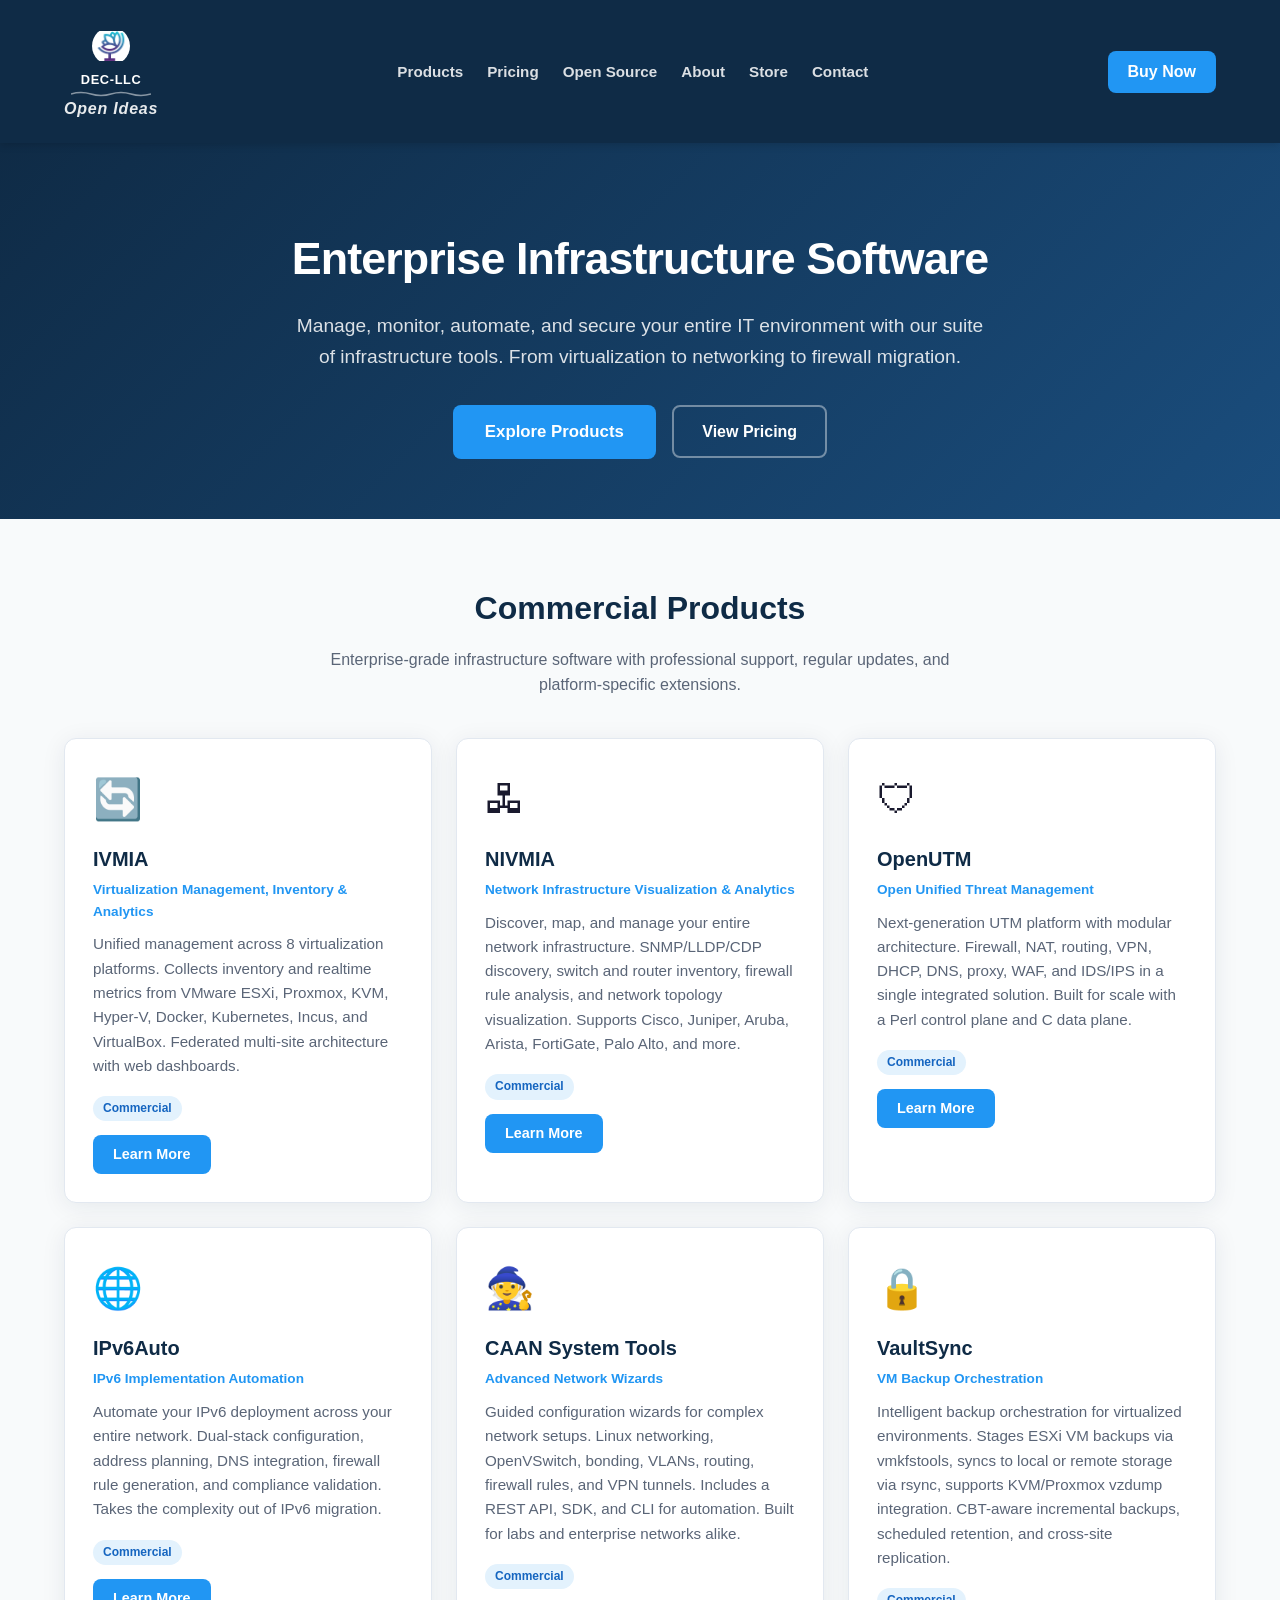
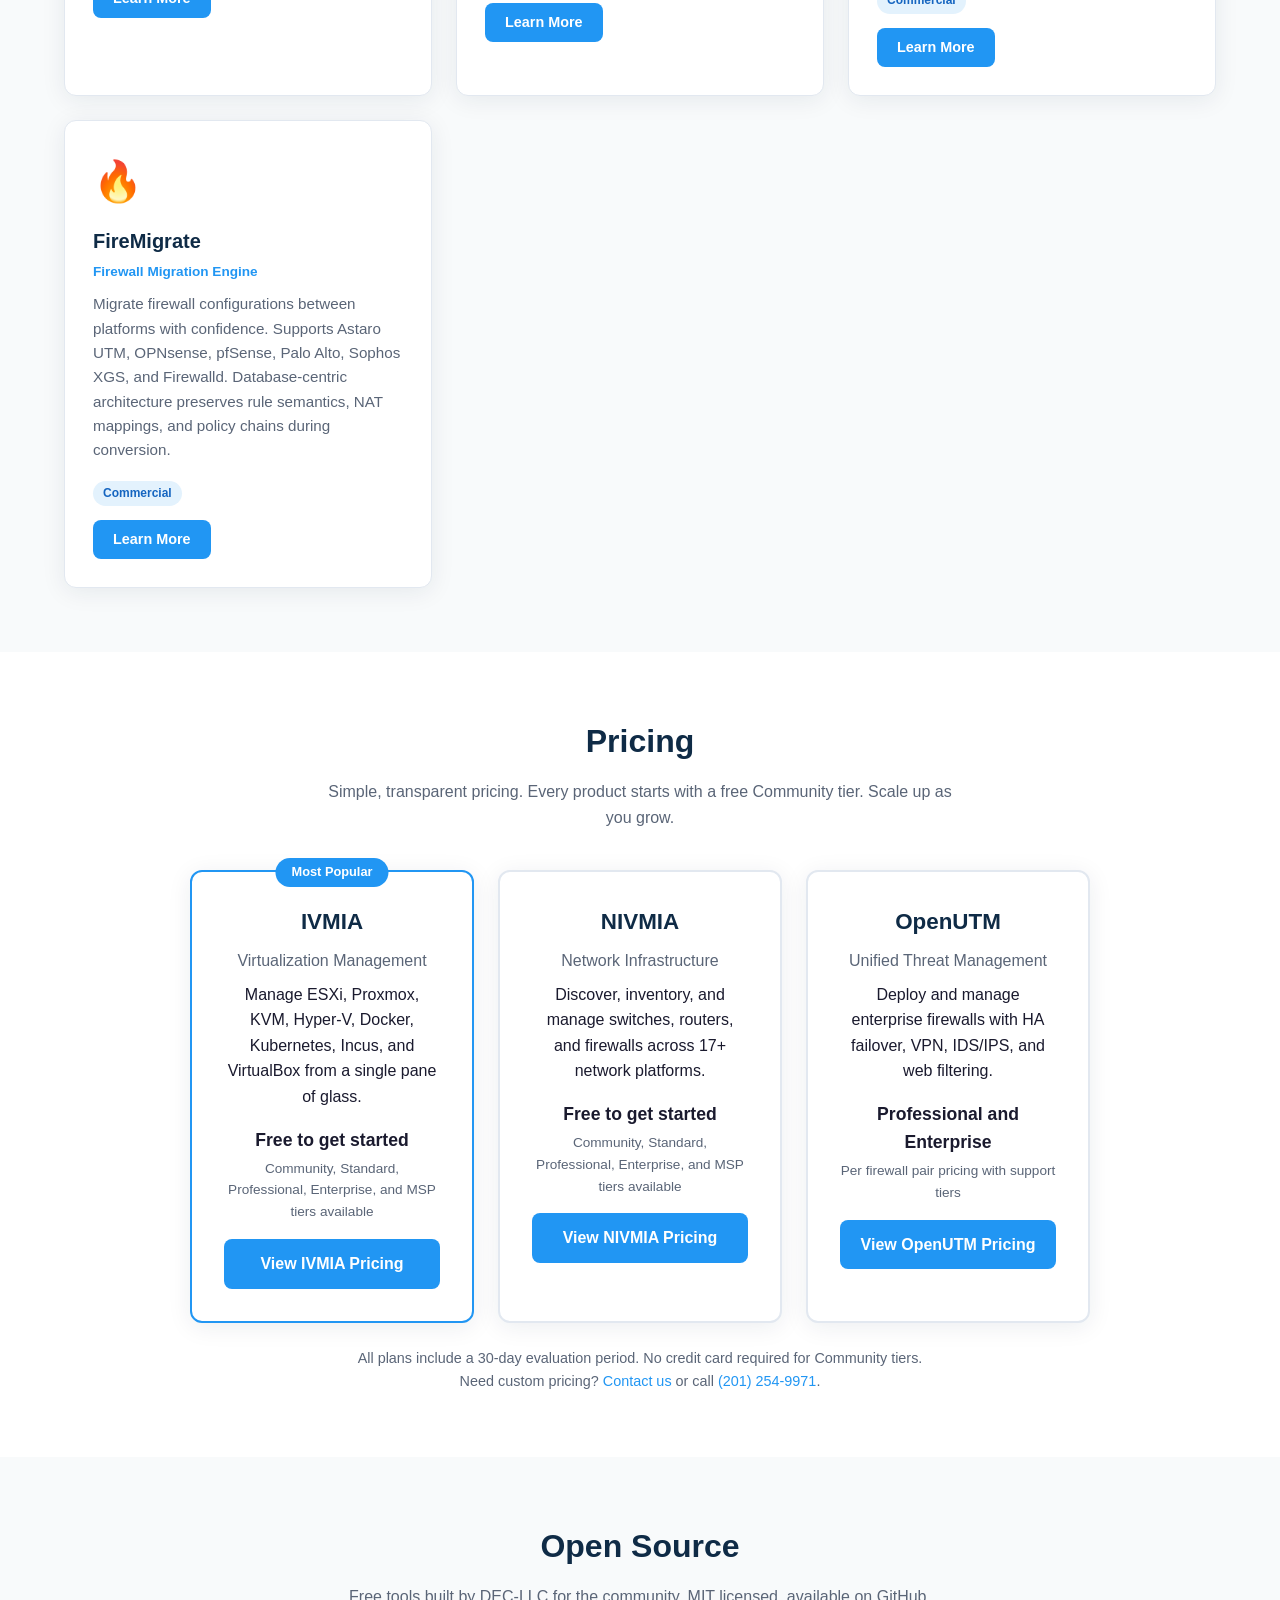
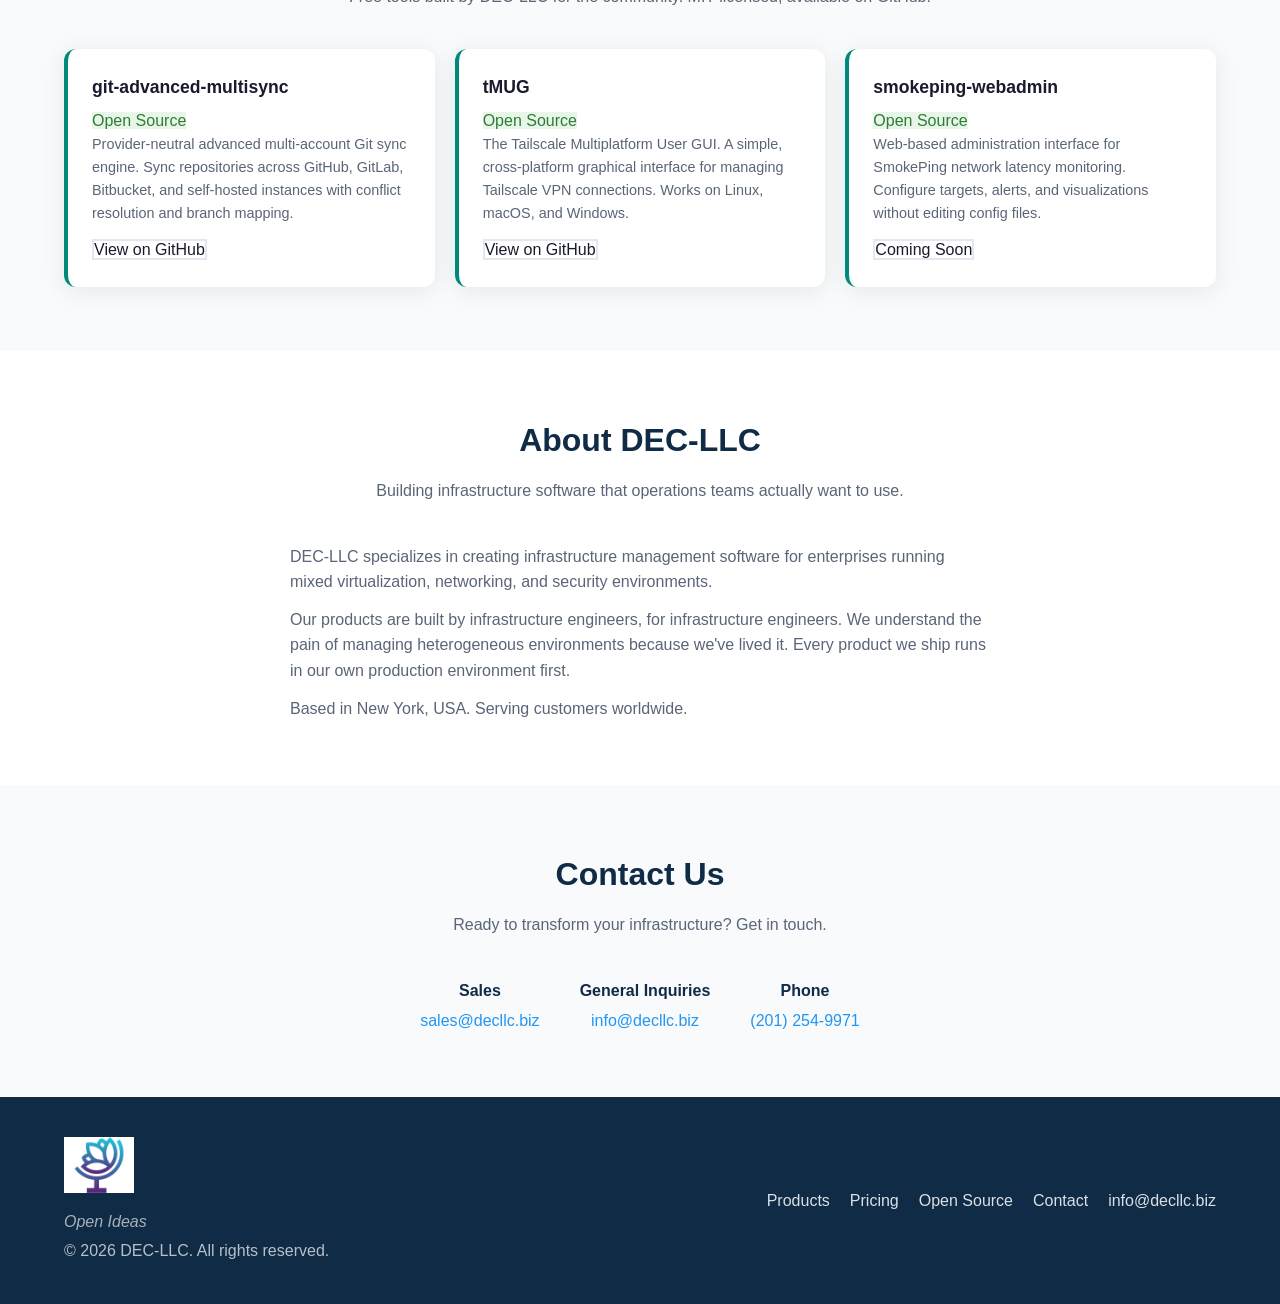
==== commit c24fab66: "Replace homepage pricing cards with product CTAs — no numbers to maintain Pricing details live on de" ====
--- a/index.html
+++ b/index.html
@@ -139,49 +139,35 @@
 <section id="pricing" style="background:#fff;">
   <div class="container">
     <h2>Pricing</h2>
-    <p class="subtitle">Each product has its own pricing. All products offer Community (free), Standard, Professional, and Enterprise tiers. Click a product below to see details.</p>
-
-    <div class="pricing-grid">
-
-      <!-- NIVMIA -->
+    <p class="subtitle">Simple, transparent pricing. Every product starts with a free Community tier. Scale up as you grow.</p>
+
+    <div class="pricing-grid" style="max-width:900px;margin:0 auto;">
+
+      <div class="pricing-card featured">
+        <h3>IVMIA</h3>
+        <p style="color:var(--text-muted);margin-bottom:8px;">Virtualization Management</p>
+        <p style="margin-bottom:16px;">Manage ESXi, Proxmox, KVM, Hyper-V, Docker, Kubernetes, Incus, and VirtualBox from a single pane of glass.</p>
+        <p style="font-size:1.1rem;font-weight:700;margin-bottom:4px;">Free to get started</p>
+        <p style="color:var(--text-muted);font-size:0.85rem;margin-bottom:16px;">Community, Standard, Professional, Enterprise, and MSP tiers available</p>
+        <a href="products/ivmia-pricing.html" class="btn-full btn-primary" style="display:block;text-align:center;text-decoration:none;">View IVMIA Pricing</a>
+      </div>
+
       <div class="pricing-card">
         <h3>NIVMIA</h3>
-        <p style="color:var(--text-muted);margin-bottom:12px;">Network Infrastructure</p>
-        <ul>
-          <li><strong>Community</strong>: Free — 7 platforms, 10 devices, monitor only</li>
-          <li><strong>Standard</strong>: $49/mo — 20 devices, email support</li>
-          <li><strong>Professional</strong>: $199/mo — 30 devices, manage level</li>
-          <li><strong>Enterprise</strong>: $599/mo — 50 devices, dedicated engineer</li>
-          <li><strong>MSP</strong>: Starting at $50K/yr</li>
-        </ul>
-        <a href="products/nivmia-pricing.html" class="btn-full btn-primary" style="display:block;text-align:center;margin-top:16px;text-decoration:none;">View NIVMIA Pricing</a>
-      </div>
-
-      <!-- IVMIA -->
-      <div class="pricing-card featured">
-        <h3>IVMIA</h3>
-        <p style="color:var(--text-muted);margin-bottom:12px;">Virtualization Management</p>
-        <ul>
-          <li><strong>Community</strong>: Free — 5 hosts, 4 platforms, monitor only</li>
-          <li><strong>Standard</strong>: $49/mo — 10 hosts, monitor + manage</li>
-          <li><strong>Professional</strong>: $199/mo — 25 hosts, full analysis</li>
-          <li><strong>Enterprise</strong>: $599/mo — 50 hosts, AI analysis</li>
-          <li><strong>MSP</strong>: Starting at $50K/yr</li>
-        </ul>
-        <a href="products/ivmia-pricing.html" class="btn-full btn-primary" style="display:block;text-align:center;margin-top:16px;text-decoration:none;">View IVMIA Pricing</a>
-      </div>
-
-      <!-- OpenUTM -->
+        <p style="color:var(--text-muted);margin-bottom:8px;">Network Infrastructure</p>
+        <p style="margin-bottom:16px;">Discover, inventory, and manage switches, routers, and firewalls across 17+ network platforms.</p>
+        <p style="font-size:1.1rem;font-weight:700;margin-bottom:4px;">Free to get started</p>
+        <p style="color:var(--text-muted);font-size:0.85rem;margin-bottom:16px;">Community, Standard, Professional, Enterprise, and MSP tiers available</p>
+        <a href="products/nivmia-pricing.html" class="btn-full btn-primary" style="display:block;text-align:center;text-decoration:none;">View NIVMIA Pricing</a>
+      </div>
+
       <div class="pricing-card">
         <h3>OpenUTM</h3>
-        <p style="color:var(--text-muted);margin-bottom:12px;">Unified Threat Management</p>
-        <ul>
-          <li><strong>Professional</strong>: $330/mo per firewall pair</li>
-          <li><strong>Enterprise</strong>: Contact sales</li>
-          <li>Full UTM stack included</li>
-          <li>HA and advanced modules available</li>
-        </ul>
-        <a href="products/openutm-pricing.html" class="btn-full btn-primary" style="display:block;text-align:center;margin-top:16px;text-decoration:none;">View OpenUTM Pricing</a>
+        <p style="color:var(--text-muted);margin-bottom:8px;">Unified Threat Management</p>
+        <p style="margin-bottom:16px;">Deploy and manage enterprise firewalls with HA failover, VPN, IDS/IPS, and web filtering.</p>
+        <p style="font-size:1.1rem;font-weight:700;margin-bottom:4px;">Professional and Enterprise</p>
+        <p style="color:var(--text-muted);font-size:0.85rem;margin-bottom:16px;">Per firewall pair pricing with support tiers</p>
+        <a href="products/openutm-pricing.html" class="btn-full btn-primary" style="display:block;text-align:center;text-decoration:none;">View OpenUTM Pricing</a>
       </div>
 
     </div>
